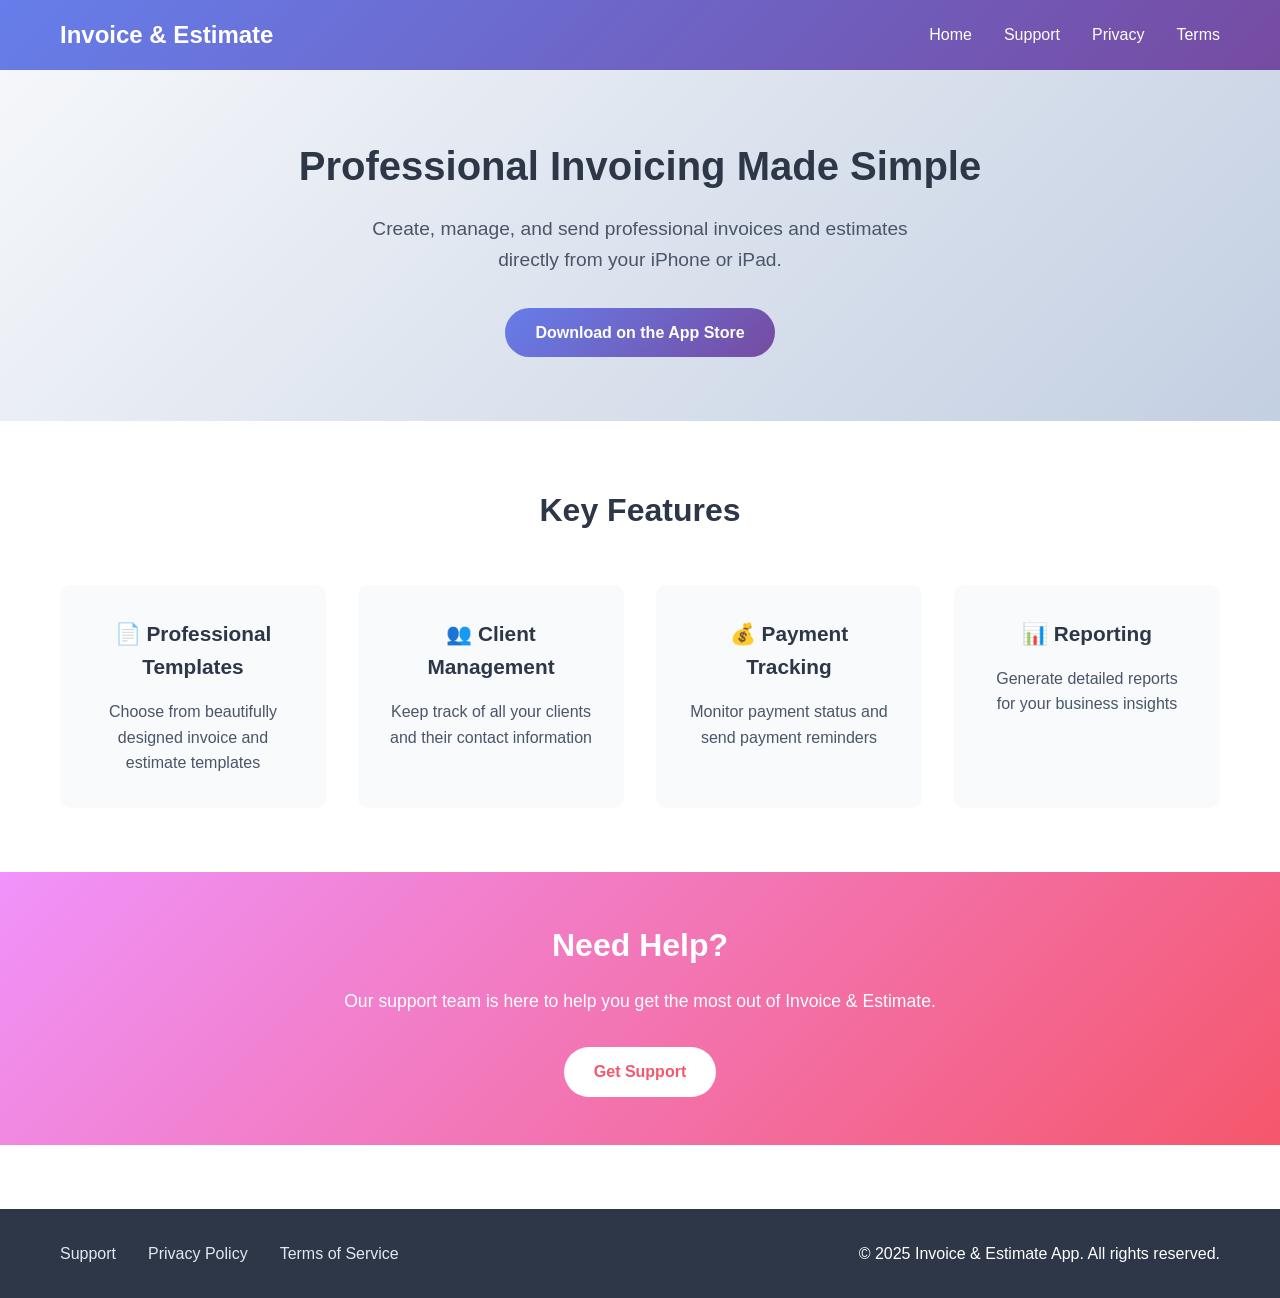
==== index.html @ c196afa9 "Add complete iOS app support website with all required pages" ====
<!DOCTYPE html>
<html lang="en">
<head>
    <meta charset="UTF-8">
    <meta name="viewport" content="width=device-width, initial-scale=1.0">
    <title>Invoice & Estimate App - Professional Invoicing for iOS</title>
    <link rel="stylesheet" href="styles.css">
</head>
<body>
    <header>
        <nav>
            <div class="logo">
                <h1>Invoice & Estimate</h1>
            </div>
            <ul class="nav-links">
                <li><a href="index.html">Home</a></li>
                <li><a href="support.html">Support</a></li>
                <li><a href="privacy-policy.html">Privacy</a></li>
                <li><a href="terms-of-service.html">Terms</a></li>
            </ul>
        </nav>
    </header>

    <main>
        <section class="hero">
            <div class="hero-content">
                <h2>Professional Invoicing Made Simple</h2>
                <p>Create, manage, and send professional invoices and estimates directly from your iPhone or iPad.</p>
                <div class="app-store-badge">
                    <a href="#" class="download-btn">Download on the App Store</a>
                </div>
            </div>
        </section>

        <section class="features">
            <div class="container">
                <h3>Key Features</h3>
                <div class="features-grid">
                    <div class="feature">
                        <h4>📄 Professional Templates</h4>
                        <p>Choose from beautifully designed invoice and estimate templates</p>
                    </div>
                    <div class="feature">
                        <h4>👥 Client Management</h4>
                        <p>Keep track of all your clients and their contact information</p>
                    </div>
                    <div class="feature">
                        <h4>💰 Payment Tracking</h4>
                        <p>Monitor payment status and send payment reminders</p>
                    </div>
                    <div class="feature">
                        <h4>📊 Reporting</h4>
                        <p>Generate detailed reports for your business insights</p>
                    </div>
                </div>
            </div>
        </section>

        <section class="support-section">
            <div class="container">
                <h3>Need Help?</h3>
                <p>Our support team is here to help you get the most out of Invoice & Estimate.</p>
                <a href="support.html" class="support-btn">Get Support</a>
            </div>
        </section>
    </main>

    <footer>
        <div class="container">
            <div class="footer-content">
                <div class="footer-links">
                    <a href="support.html">Support</a>
                    <a href="privacy-policy.html">Privacy Policy</a>
                    <a href="terms-of-service.html">Terms of Service</a>
                </div>
                <p>&copy; 2025 Invoice & Estimate App. All rights reserved.</p>
            </div>
        </div>
    </footer>
</body>
</html>
---- styles.css ----
/* Reset and Base Styles */
* {
    margin: 0;
    padding: 0;
    box-sizing: border-box;
}

body {
    font-family: -apple-system, BlinkMacSystemFont, 'Segoe UI', Roboto, Helvetica, Arial, sans-serif;
    line-height: 1.6;
    color: #333;
    background-color: #ffffff;
}

.container {
    max-width: 1200px;
    margin: 0 auto;
    padding: 0 20px;
}

/* Header Styles */
header {
    background: linear-gradient(135deg, #667eea 0%, #764ba2 100%);
    color: white;
    padding: 1rem 0;
    box-shadow: 0 2px 10px rgba(0,0,0,0.1);
}

nav {
    display: flex;
    justify-content: space-between;
    align-items: center;
    max-width: 1200px;
    margin: 0 auto;
    padding: 0 20px;
}

.logo h1 {
    font-size: 1.5rem;
    font-weight: 600;
}

.nav-links {
    display: flex;
    list-style: none;
    gap: 2rem;
}

.nav-links a {
    color: white;
    text-decoration: none;
    font-weight: 500;
    transition: opacity 0.3s ease;
}

.nav-links a:hover,
.nav-links a.active {
    opacity: 0.8;
    text-decoration: underline;
}

/* Hero Section */
.hero {
    background: linear-gradient(135deg, #f5f7fa 0%, #c3cfe2 100%);
    padding: 4rem 0;
    text-align: center;
}

.hero-content h2 {
    font-size: 2.5rem;
    margin-bottom: 1rem;
    color: #2d3748;
}

.hero-content p {
    font-size: 1.2rem;
    margin-bottom: 2rem;
    color: #4a5568;
    max-width: 600px;
    margin-left: auto;
    margin-right: auto;
}

.download-btn {
    display: inline-block;
    background: linear-gradient(135deg, #667eea 0%, #764ba2 100%);
    color: white;
    padding: 12px 30px;
    text-decoration: none;
    border-radius: 25px;
    font-weight: 600;
    transition: transform 0.3s ease;
}

.download-btn:hover {
    transform: translateY(-2px);
}

/* Features Section */
.features {
    padding: 4rem 0;
    background: white;
}

.features h3 {
    text-align: center;
    font-size: 2rem;
    margin-bottom: 3rem;
    color: #2d3748;
}

.features-grid {
    display: grid;
    grid-template-columns: repeat(auto-fit, minmax(250px, 1fr));
    gap: 2rem;
}

.feature {
    text-align: center;
    padding: 2rem;
    border-radius: 10px;
    background: #f8fafc;
    transition: transform 0.3s ease;
}

.feature:hover {
    transform: translateY(-5px);
}

.feature h4 {
    font-size: 1.3rem;
    margin-bottom: 1rem;
    color: #2d3748;
}

.feature p {
    color: #4a5568;
}

/* Support Section */
.support-section {
    background: linear-gradient(135deg, #f093fb 0%, #f5576c 100%);
    color: white;
    padding: 3rem 0;
    text-align: center;
}

.support-section h3 {
    font-size: 2rem;
    margin-bottom: 1rem;
}

.support-section p {
    font-size: 1.1rem;
    margin-bottom: 2rem;
}

.support-btn {
    display: inline-block;
    background: white;
    color: #f5576c;
    padding: 12px 30px;
    text-decoration: none;
    border-radius: 25px;
    font-weight: 600;
    transition: transform 0.3s ease;
}

.support-btn:hover {
    transform: translateY(-2px);
}

/* Support Page Styles */
.support-header {
    background: linear-gradient(135deg, #667eea 0%, #764ba2 100%);
    color: white;
    padding: 3rem 0;
    text-align: center;
}

.support-header h2 {
    font-size: 2.5rem;
    margin-bottom: 0.5rem;
}

.support-content {
    padding: 4rem 0;
}

.support-grid {
    display: grid;
    grid-template-columns: repeat(auto-fit, minmax(280px, 1fr));
    gap: 2rem;
    margin-bottom: 4rem;
}

.support-card {
    background: #f8fafc;
    padding: 2rem;
    border-radius: 10px;
    border-left: 4px solid #667eea;
}

.support-card h3 {
    color: #2d3748;
    margin-bottom: 1rem;
    font-size: 1.3rem;
}

.support-card ul {
    list-style: none;
}

.support-card li {
    padding: 0.5rem 0;
    color: #4a5568;
    border-bottom: 1px solid #e2e8f0;
}

.support-card li:last-child {
    border-bottom: none;
}

/* FAQ Section */
.faq-section {
    margin: 4rem 0;
}

.faq-section h3 {
    font-size: 2rem;
    margin-bottom: 2rem;
    color: #2d3748;
    text-align: center;
}

.faq-item {
    background: white;
    border: 1px solid #e2e8f0;
    border-radius: 8px;
    padding: 1.5rem;
    margin-bottom: 1rem;
}

.faq-item h4 {
    color: #2d3748;
    margin-bottom: 0.5rem;
    font-size: 1.1rem;
}

.faq-item p {
    color: #4a5568;
}

/* Contact Support */
.contact-support {
    background: linear-gradient(135deg, #f5f7fa 0%, #c3cfe2 100%);
    padding: 3rem;
    border-radius: 10px;
    text-align: center;
}

.contact-support h3 {
    color: #2d3748;
    margin-bottom: 1rem;
}

.contact-info {
    margin-top: 1.5rem;
}

.contact-info p {
    margin: 0.5rem 0;
    color: #4a5568;
}

/* Privacy and Terms Pages */
.privacy-header,
.terms-header {
    background: linear-gradient(135deg, #667eea 0%, #764ba2 100%);
    color: white;
    padding: 3rem 0;
    text-align: center;
}

.privacy-header h2,
.terms-header h2 {
    font-size: 2.5rem;
    margin-bottom: 0.5rem;
}

.privacy-content,
.terms-content {
    padding: 4rem 0;
}

.policy-section,
.terms-section {
    margin-bottom: 3rem;
    background: white;
    padding: 2rem;
    border-radius: 10px;
    border-left: 4px solid #667eea;
}

.policy-section h3,
.terms-section h3 {
    color: #2d3748;
    margin-bottom: 1rem;
    font-size: 1.5rem;
}

.policy-section h4,
.terms-section h4 {
    color: #4a5568;
    margin: 1.5rem 0 0.5rem 0;
    font-size: 1.2rem;
}

.policy-section ul,
.terms-section ul {
    margin: 1rem 0;
    padding-left: 1.5rem;
}

.policy-section li,
.terms-section li {
    margin: 0.5rem 0;
    color: #4a5568;
}

.policy-section p,
.terms-section p {
    margin: 1rem 0;
    color: #4a5568;
    line-height: 1.6;
}

/* Footer */
footer {
    background: #2d3748;
    color: white;
    padding: 2rem 0;
    margin-top: 4rem;
}

.footer-content {
    display: flex;
    justify-content: space-between;
    align-items: center;
    flex-wrap: wrap;
    gap: 1rem;
}

.footer-links {
    display: flex;
    gap: 2rem;
}

.footer-links a {
    color: #e2e8f0;
    text-decoration: none;
    transition: color 0.3s ease;
}

.footer-links a:hover {
    color: white;
}

/* Responsive Design */
@media (max-width: 768px) {
    .nav-links {
        gap: 1rem;
    }
    
    .hero-content h2 {
        font-size: 2rem;
    }
    
    .hero-content p {
        font-size: 1rem;
    }
    
    .features-grid {
        grid-template-columns: 1fr;
    }
    
    .support-grid {
        grid-template-columns: 1fr;
    }
    
    .footer-content {
        flex-direction: column;
        text-align: center;
    }
    
    .footer-links {
        flex-wrap: wrap;
        justify-content: center;
    }
}

@media (max-width: 480px) {
    .container {
        padding: 0 15px;
    }
    
    nav {
        padding: 0 15px;
    }
    
    .nav-links {
        gap: 0.5rem;
        font-size: 0.9rem;
    }
    
    .hero {
        padding: 2rem 0;
    }
    
    .hero-content h2 {
        font-size: 1.8rem;
    }
    
    .support-header h2,
    .privacy-header h2,
    .terms-header h2 {
        font-size: 2rem;
    }
}
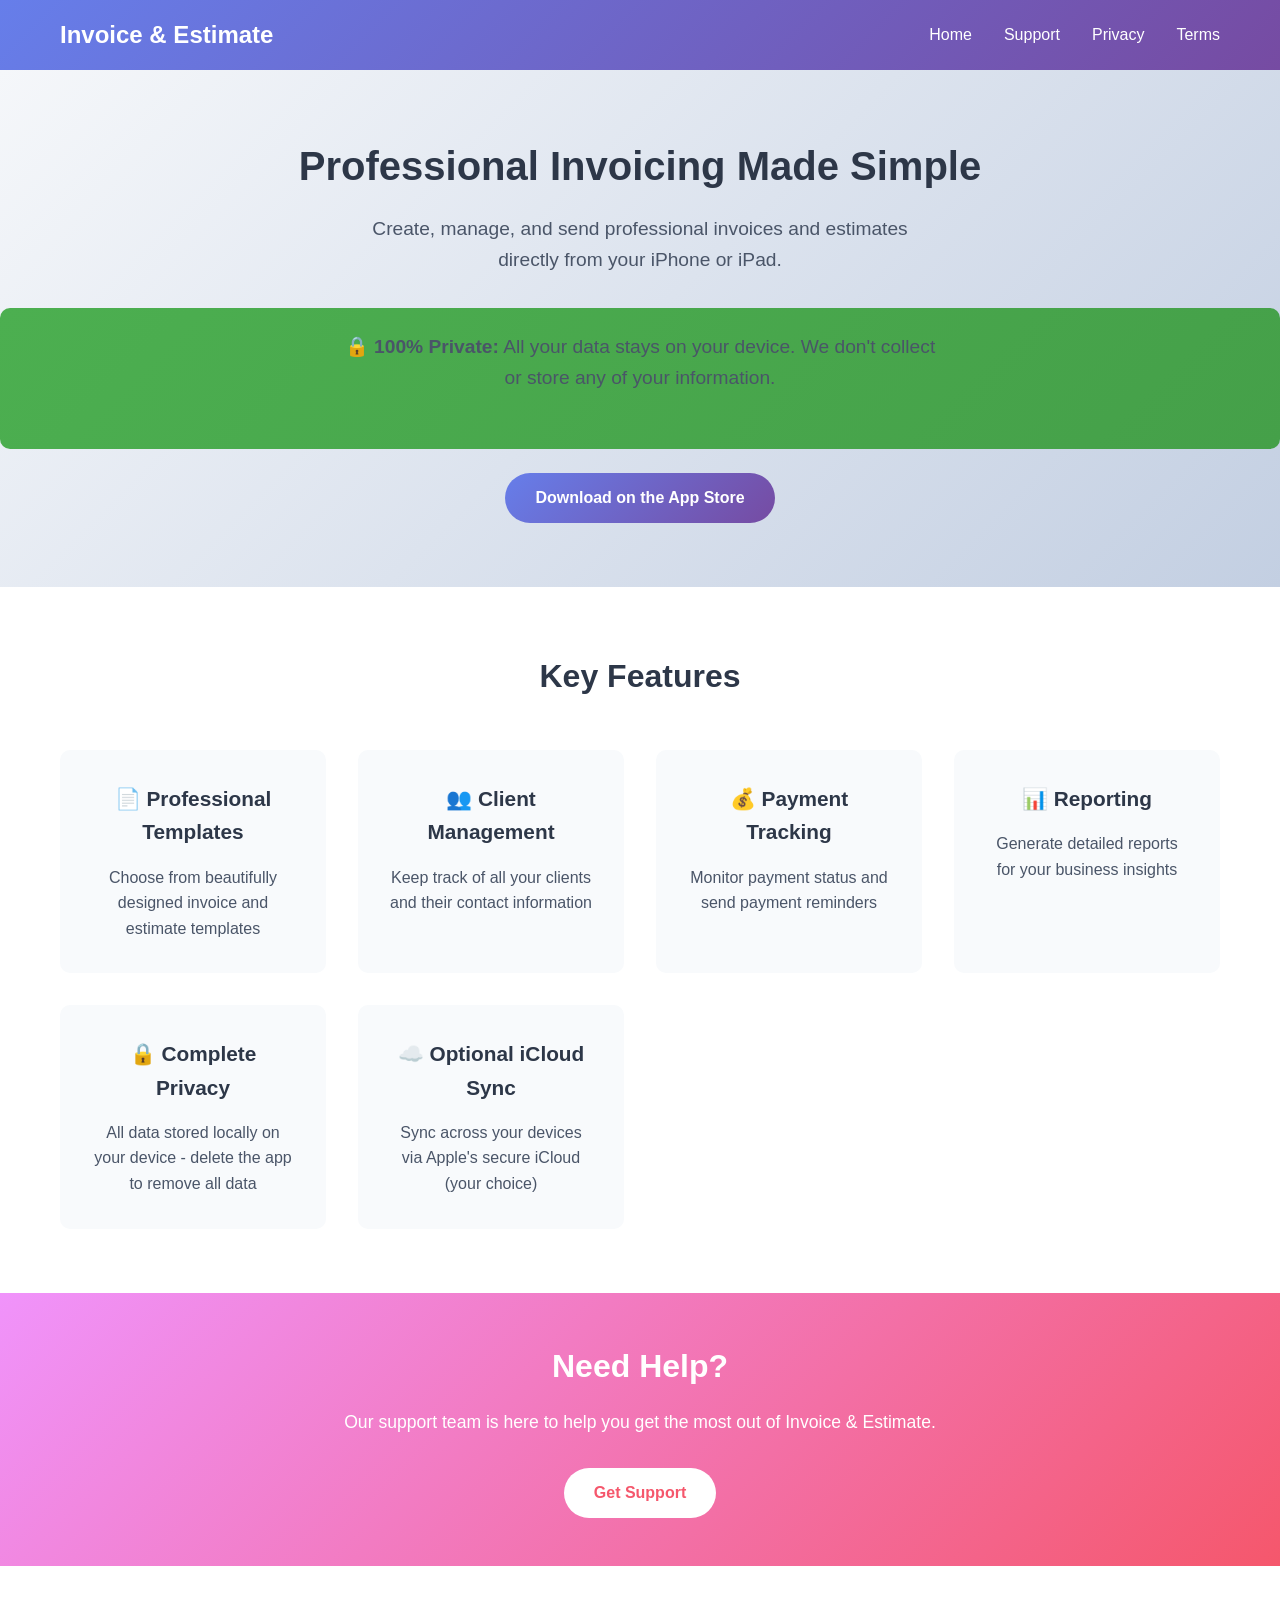
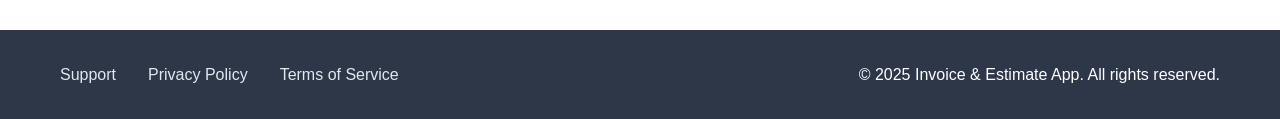
==== commit 91af5f0d: "Emphasize complete privacy: local storage only, no data collection + add App Store link" ====
--- a/index.html
+++ b/index.html
@@ -26,8 +26,11 @@
             <div class="hero-content">
                 <h2>Professional Invoicing Made Simple</h2>
                 <p>Create, manage, and send professional invoices and estimates directly from your iPhone or iPad.</p>
+                <div class="privacy-highlight">
+                    <p><strong>🔒 100% Private:</strong> All your data stays on your device. We don't collect or store any of your information.</p>
+                </div>
                 <div class="app-store-badge">
-                    <a href="#" class="download-btn">Download on the App Store</a>
+                    <a href="https://apps.apple.com/us/app/invoice-estimate/id6748695455" class="download-btn" target="_blank">Download on the App Store</a>
                 </div>
             </div>
         </section>
@@ -51,6 +54,14 @@
                     <div class="feature">
                         <h4>📊 Reporting</h4>
                         <p>Generate detailed reports for your business insights</p>
+                    </div>
+                    <div class="feature">
+                        <h4>🔒 Complete Privacy</h4>
+                        <p>All data stored locally on your device - delete the app to remove all data</p>
+                    </div>
+                    <div class="feature">
+                        <h4>☁️ Optional iCloud Sync</h4>
+                        <p>Sync across your devices via Apple's secure iCloud (your choice)</p>
                     </div>
                 </div>
             </div>
--- a/styles.css
+++ b/styles.css
@@ -170,6 +170,24 @@
     transform: translateY(-2px);
 }
 
+/* Privacy Highlights */
+.privacy-highlight {
+    background: linear-gradient(135deg, #4CAF50 0%, #45a049 100%);
+    color: white;
+    padding: 1.5rem;
+    border-radius: 10px;
+    margin: 1.5rem 0;
+    text-align: center;
+}
+
+.privacy-notice {
+    background: #e8f5e8;
+    border-left: 4px solid #4CAF50;
+    padding: 1rem;
+    margin: 1.5rem 0;
+    border-radius: 5px;
+}
+
 /* Support Page Styles */
 .support-header {
     background: linear-gradient(135deg, #667eea 0%, #764ba2 100%);
